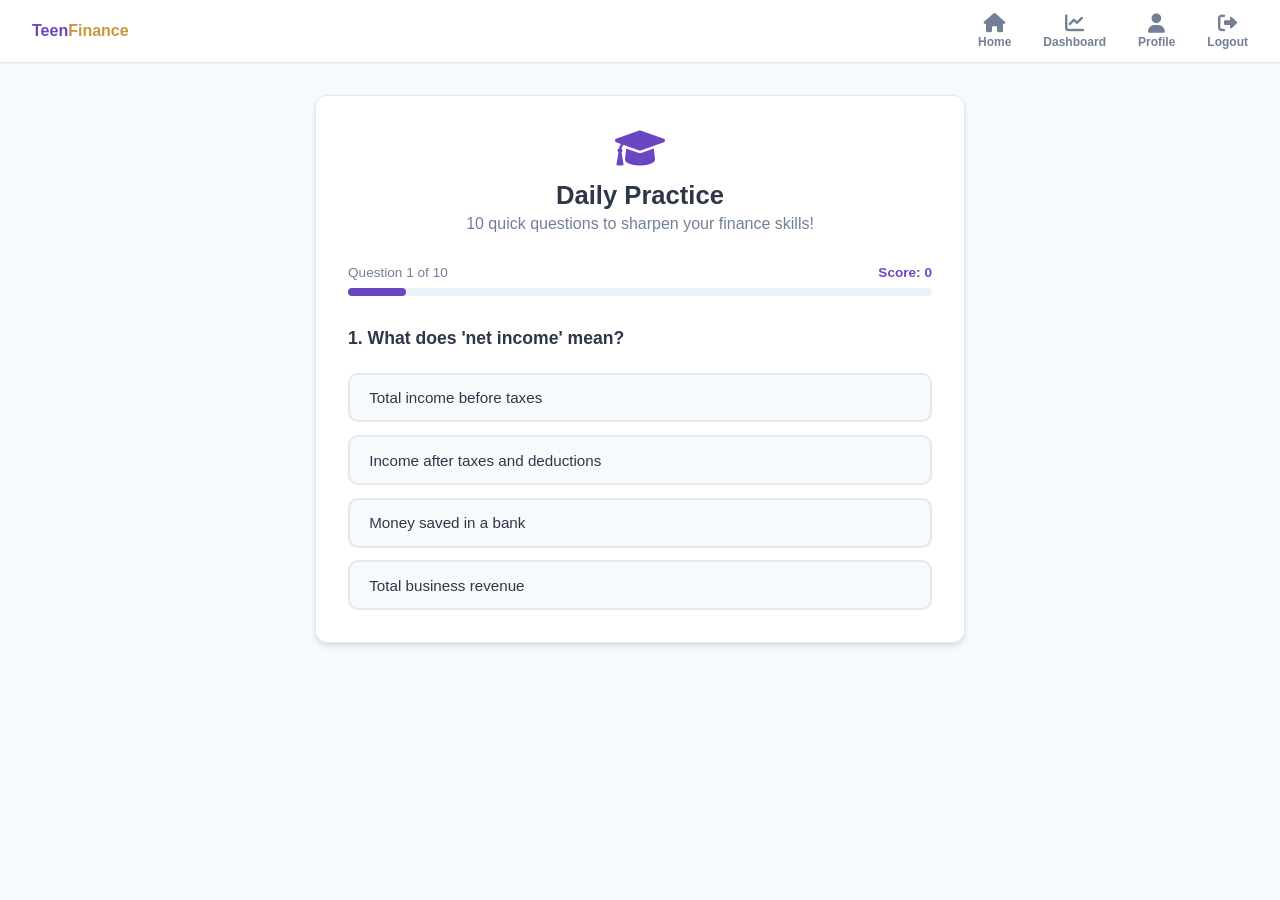
==== frontend/screens/daily_practice.html @ 52d3f0f6 "Initial commit - Teen Finance Guidance Platform" ====
<!DOCTYPE html>
<html lang="en">

<head>
    <meta charset="UTF-8">
    <meta name="viewport" content="width=device-width, initial-scale=1.0">
    <title>Daily Practice - Teen Finance Guidance</title>
    <link rel="stylesheet" href="../css/style.css">
    <link rel="stylesheet" href="https://cdnjs.cloudflare.com/ajax/libs/font-awesome/6.0.0/css/all.min.css">
</head>

<body>
    <div class="nav-bar">
        <div class="logo" style="font-weight: 800; color: var(--primary);">Teen<span
                style="color: #c9973a;">Finance</span></div>
        <div class="nav-links">
            <a href="home.html" class="nav-item">
                <i class="fas fa-home nav-icon"></i>
                <span>Home</span>
            </a>
            <a href="dashboard.html" class="nav-item">
                <i class="fas fa-chart-line nav-icon"></i>
                <span>Dashboard</span>
            </a>
            <a href="profile.html" class="nav-item">
                <i class="fas fa-user nav-icon"></i>
                <span>Profile</span>
            </a>
            <button id="logout-btn" class="nav-item" style="background:none; border:none; cursor:pointer;">
                <i class="fas fa-sign-out-alt nav-icon"></i>
                <span>Logout</span>
            </button>
        </div>
    </div>

    <main style="padding: 2rem; display: flex; justify-content: center;">
        <div class="glass-card animate-fade-in" style="width: 100%; max-width: 650px;">

            <!-- Header -->
            <div style="text-align: center; margin-bottom: 2rem;">
                <i class="fas fa-graduation-cap" style="font-size: 2.5rem; color: var(--primary);"></i>
                <h2 style="margin-top: 0.8rem; font-size: 1.6rem; font-weight: 800;">Daily Practice</h2>
                <p style="color: var(--text-muted); margin-top: 0.3rem;">10 quick questions to sharpen your finance
                    skills!</p>
            </div>

            <!-- Progress Bar -->
            <div style="margin-bottom: 2rem;">
                <div style="display: flex; justify-content: space-between; margin-bottom: 0.5rem;">
                    <span style="font-size: 0.85rem; color: var(--text-muted);">Question <span id="current-q">1</span>
                        of 10</span>
                    <span style="font-size: 0.85rem; color: var(--primary); font-weight: 600;" id="score-display">Score:
                        0</span>
                </div>
                <div style="background: #edf2f7; border-radius: 10px; height: 8px;">
                    <div id="progress-bar"
                        style="background: var(--primary); height: 8px; border-radius: 10px; width: 10%; transition: width 0.3s ease;">
                    </div>
                </div>
            </div>

            <!-- Question Card -->
            <div id="question-card">
                <p id="question-text" style="font-size: 1.1rem; font-weight: 600; margin-bottom: 1.5rem;"></p>
                <div id="options-container" style="display: flex; flex-direction: column; gap: 0.8rem;"></div>
            </div>

            <!-- Result Screen -->
            <div id="result-screen" style="display: none; text-align: center;">
                <div style="font-size: 4rem; margin-bottom: 1rem;" id="result-emoji">🎉</div>
                <h2 id="result-title" style="font-size: 1.6rem; font-weight: 800; margin-bottom: 0.5rem;"></h2>
                <p id="result-desc" style="color: var(--text-muted); margin-bottom: 2rem;"></p>
                <div style="font-size: 2.5rem; font-weight: 800; color: var(--primary); margin-bottom: 2rem;"
                    id="final-score"></div>
                <button class="btn btn-primary" style="width: 100%; margin-bottom: 1rem;" onclick="restartQuiz()">Try
                    Again</button>
                <a href="home.html" class="btn btn-secondary"
                    style="width: 100%; display: block; text-decoration: none; text-align: center;">Back to Home</a>
            </div>

        </div>
    </main>

    <script>
        const questions = [
            { q: "What is a budget?", a: ["A type of bank account", "A plan for managing income and expenses", "A government tax", "A type of loan"], correct: 1 },
            { q: "What does 'saving' money mean?", a: ["Spending all your money", "Investing in stocks", "Setting aside money for future use", "Borrowing money from a bank"], correct: 2 },
            { q: "What is interest?", a: ["A fee charged for borrowing money", "Free money from the bank", "A type of savings account", "A government benefit"], correct: 0 },
            { q: "What is inflation?", a: ["A rise in the value of money", "A decrease in prices over time", "A general increase in prices over time", "A type of investment"], correct: 2 },
            { q: "What is a credit score?", a: ["Your bank balance", "A number showing how reliable you are at repaying debt", "The amount of credit cards you have", "Your monthly income"], correct: 1 },
            { q: "What is a stock?", a: ["A type of loan", "Ownership share in a company", "A government bond", "A savings account"], correct: 1 },
            { q: "What does 'net income' mean?", a: ["Total income before taxes", "Income after taxes and deductions", "Money saved in a bank", "Total business revenue"], correct: 1 },
            { q: "What is an emergency fund?", a: ["Money invested in stocks", "A loan for emergencies", "Savings set aside for unexpected expenses", "A type of insurance"], correct: 2 },
            { q: "What is a debit card?", a: ["A card that lets you borrow money", "A card linked to your savings that spends your own money", "A card with a credit limit", "A prepaid gift card"], correct: 1 },
            { q: "What is diversification in investing?", a: ["Putting all money in one stock", "Spreading investments to reduce risk", "Only investing in gold", "Keeping all money in cash"], correct: 1 },
            { q: "What is a mutual fund?", a: ["A loan from a bank", "A pooled investment managed by professionals", "A government savings scheme", "A type of insurance"], correct: 1 },
            { q: "What does APR stand for?", a: ["Annual Profit Rate", "Annual Percentage Rate", "Average Payment Rate", "Actual Price Ratio"], correct: 1 },
            { q: "What is compound interest?", a: ["Interest on the original amount only", "Interest earned on both principal and accumulated interest", "A fixed monthly fee", "A type of tax"], correct: 1 },
            { q: "What is a liability?", a: ["Something you own", "Money in your savings", "A debt or financial obligation", "Your monthly income"], correct: 2 },
            { q: "What is an asset?", a: ["A debt you owe", "Something of value that you own", "A monthly expense", "A type of tax"], correct: 1 },
            { q: "What is a dividend?", a: ["A type of loan", "A share of company profits paid to investors", "A government tax", "A monthly bank fee"], correct: 1 },
            { q: "What does 'liquid asset' mean?", a: ["An asset that is difficult to sell", "Cash or something easily converted to cash", "A type of investment", "A bank loan"], correct: 1 },
            { q: "What is a 401(k)?", a: ["A type of credit card", "A retirement savings plan", "A government tax form", "A type of loan"], correct: 1 },
            { q: "What is the stock market?", a: ["A place to buy groceries", "A marketplace where company shares are bought and sold", "A government bank", "A type of savings account"], correct: 1 },
            { q: "What is a bond?", a: ["A share in a company", "A loan made to a company or government", "A type of savings account", "A credit card"], correct: 1 },
            { q: "What is gross income?", a: ["Income after all deductions", "Total income before any deductions", "Monthly take-home pay", "Annual savings"], correct: 1 },
            { q: "What is a tax deduction?", a: ["Extra tax you pay", "An amount subtracted from taxable income", "A government fine", "A type of investment"], correct: 1 },
            { q: "What is net worth?", a: ["Your monthly salary", "Total assets minus total liabilities", "Money in your bank account", "Your credit score"], correct: 1 },
            { q: "What is a recession?", a: ["A period of economic growth", "A period of significant economic decline", "A type of investment strategy", "A government policy"], correct: 1 },
            { q: "What is insurance?", a: ["A type of investment", "Protection against financial loss", "A government tax", "A savings account"], correct: 1 }
        ];

        let currentIndex = 0;
        let score = 0;
        let answered = false;

        function seededShuffle(arr) {
            const today = new Date();
            const seed = today.getFullYear() * 10000 + (today.getMonth() + 1) * 100 + today.getDate();
            let currentSeed = seed;
            const shuffled = [...arr];
            for (let i = shuffled.length - 1; i > 0; i--) {
                currentSeed = (currentSeed * 1664525 + 1013904223) & 0xffffffff;
                const j = Math.abs(currentSeed) % (i + 1);
                [shuffled[i], shuffled[j]] = [shuffled[j], shuffled[i]];
            }
            return shuffled;
        }

        const dailyQuestions = seededShuffle(questions).slice(0, 10);

        function loadQuestion() {
            answered = false;
            const q = dailyQuestions[currentIndex];
            document.getElementById('question-text').textContent = `${currentIndex + 1}. ${q.q}`;
            document.getElementById('current-q').textContent = currentIndex + 1;
            document.getElementById('progress-bar').style.width = `${((currentIndex + 1) / 10) * 100}%`;

            const container = document.getElementById('options-container');
            container.innerHTML = q.a.map((opt, i) => `
                <button onclick="selectAnswer(${i})" id="opt-${i}" style="
                    width: 100%; text-align: left; padding: 0.9rem 1.2rem;
                    background: #f7fafc; border: 2px solid var(--border);
                    border-radius: 10px; font-size: 0.95rem; font-weight: 500;
                    color: var(--text-main); cursor: pointer;
                    transition: all 0.2s ease;">
                    ${opt}
                </button>
            `).join('');
        }

        function selectAnswer(selected) {
            if (answered) return;
            answered = true;

            const correct = dailyQuestions[currentIndex].correct;
            const buttons = document.querySelectorAll('[id^="opt-"]');

            buttons.forEach((btn, i) => {
                btn.style.cursor = 'default';
                if (i === correct) {
                    btn.style.background = '#c6f6d5';
                    btn.style.borderColor = '#38a169';
                    btn.style.color = '#276749';
                } else if (i === selected && selected !== correct) {
                    btn.style.background = '#fed7d7';
                    btn.style.borderColor = '#e53e3e';
                    btn.style.color = '#c53030';
                }
            });

            if (selected === correct) score++;
            document.getElementById('score-display').textContent = `Score: ${score}`;

            setTimeout(() => {
                currentIndex++;
                if (currentIndex < 10) {
                    loadQuestion();
                } else {
                    showResult();
                }
            }, 1000);
        }

        function showResult() {
            document.getElementById('question-card').style.display = 'none';
            document.getElementById('result-screen').style.display = 'block';
            document.getElementById('final-score').textContent = `${score}/10`;

            if (score >= 8) {
                document.getElementById('result-emoji').textContent = '🏆';
                document.getElementById('result-title').textContent = 'Excellent!';
                document.getElementById('result-desc').textContent = 'You are a finance pro! Keep it up!';
            } else if (score >= 5) {
                document.getElementById('result-emoji').textContent = '👍';
                document.getElementById('result-title').textContent = 'Good Job!';
                document.getElementById('result-desc').textContent = 'Keep practicing to improve your score!';
            } else {
                document.getElementById('result-emoji').textContent = '📚';
                document.getElementById('result-title').textContent = 'Keep Learning!';
                document.getElementById('result-desc').textContent = 'Review the lessons and try again!';
            }
        }

        function restartQuiz() {
            currentIndex = 0;
            score = 0;
            document.getElementById('question-card').style.display = 'block';
            document.getElementById('result-screen').style.display = 'none';
            document.getElementById('score-display').textContent = 'Score: 0';
            loadQuestion();
        }

        document.getElementById('logout-btn').addEventListener('click', () => {
            localStorage.removeItem('user');
            window.location.href = 'login.html';
        });

        loadQuestion();
    </script>
</body>

</html>
---- frontend/css/style.css ----
:root {
    --primary: #6b46c1;
    /* Deep Purple */
    --primary-light: #9f7aea;
    --primary-dark: #553c9a;
    --accent: #5a67d8;
    /* Indigo */
    --bg-light: #f7fafc;
    /* Professional Off-white */
    --surface: #ffffff;
    --text-main: #2d3748;
    --text-muted: #718096;
    --border: #e2e8f0;
    --error: #e53e3e;
    --success: #38a169;
    --card-shadow: 0 4px 6px -1px rgba(0, 0, 0, 0.1), 0 2px 4px -1px rgba(0, 0, 0, 0.06);
    --hover-shadow: 0 10px 15px -3px rgba(0, 0, 0, 0.1), 0 4px 6px -2px rgba(0, 0, 0, 0.05);
}

* {
    margin: 0;
    padding: 0;
    box-sizing: border-box;
    font-family: 'Inter', -apple-system, BlinkMacSystemFont, "Segoe UI", Roboto, Helvetica, Arial, sans-serif;
}

body {
    background-color: var(--bg-light);
    color: var(--text-main);
    min-height: 100vh;
    display: flex;
    flex-direction: column;
    overflow-x: hidden;
}

.glass-card {
    background: var(--surface);
    border: 1px solid var(--border);
    border-radius: 12px;
    padding: 2rem;
    box-shadow: var(--card-shadow);
    transition: transform 0.2s ease, box-shadow 0.2s ease;
}

.glass-card:hover {
    box-shadow: var(--hover-shadow);
}

.btn {
    padding: 0.8rem 1.5rem;
    border-radius: 8px;
    border: none;
    font-weight: 600;
    cursor: pointer;
    transition: all 0.2s ease;
    text-align: center;
    text-decoration: none;
    display: inline-block;
    font-size: 0.95rem;
}

.btn-primary {
    background: var(--primary);
    color: white;
}

.btn-primary:hover {
    background: var(--primary-dark);
    transform: translateY(-1px);
}

.btn-secondary {
    background: #edf2f7;
    color: var(--text-main);
    border: 1px solid var(--border);
}

.btn-secondary:hover {
    background: #e2e8f0;
}

.input-group {
    margin-bottom: 1.5rem;
}

.input-group label {
    display: block;
    margin-bottom: 0.5rem;
    color: var(--text-muted);
    font-size: 0.9rem;
    font-weight: 500;
}

.input-group input,
.input-group select,
.input-group textarea {
    width: 100%;
    background: var(--surface);
    border: 1px solid var(--border);
    border-radius: 8px;
    padding: 0.8rem;
    color: var(--text-main);
    outline: none;
    transition: all 0.2s ease;
}

.input-group input:focus {
    border-color: var(--primary);
    box-shadow: 0 0 0 3px rgba(107, 70, 193, 0.1);
}

/* Animations */
@keyframes fadeIn {
    from {
        opacity: 0;
        transform: translateY(10px);
    }

    to {
        opacity: 1;
        transform: translateY(0);
    }
}

.animate-fade-in {
    animation: fadeIn 0.5s ease forwards;
}

/* Grid layouts */
.dashboard-grid {
    display: grid;
    grid-template-columns: repeat(auto-fit, minmax(300px, 1fr));
    gap: 1.5rem;
    padding: 2rem;
}

.nav-bar {
    display: flex;
    justify-content: space-between;
    align-items: center;
    padding: 0.8rem 2rem;
    background: var(--surface);
    position: sticky;
    top: 0;
    z-index: 100;
    border-bottom: 1px solid var(--border);
    box-shadow: 0 1px 2px 0 rgba(0, 0, 0, 0.05);
}

:root {
    --primary: #6b46c1;
    /* Deep Purple */
    --primary-light: #9f7aea;
    --primary-dark: #553c9a;
    --accent: #5a67d8;
    /* Indigo */
    --bg-light: #f7fafc;
    /* Professional Off-white */
    --surface: #ffffff;
    --text-main: #2d3748;
    --text-muted: #718096;
    --border: #e2e8f0;
    --error: #e53e3e;
    --success: #38a169;
    --card-shadow: 0 4px 6px -1px rgba(0, 0, 0, 0.1), 0 2px 4px -1px rgba(0, 0, 0, 0.06);
    --hover-shadow: 0 10px 15px -3px rgba(0, 0, 0, 0.1), 0 4px 6px -2px rgba(0, 0, 0, 0.05);
}

* {
    margin: 0;
    padding: 0;
    box-sizing: border-box;
    font-family: 'Inter', -apple-system, BlinkMacSystemFont, "Segoe UI", Roboto, Helvetica, Arial, sans-serif;
}

body {
    background-color: var(--bg-light);
    color: var(--text-main);
    min-height: 100vh;
    display: flex;
    flex-direction: column;
    overflow-x: hidden;
}

.glass-card {
    background: var(--surface);
    border: 1px solid var(--border);
    border-radius: 12px;
    padding: 2rem;
    box-shadow: var(--card-shadow);
    transition: transform 0.2s ease, box-shadow 0.2s ease;
}

.glass-card:hover {
    box-shadow: var(--hover-shadow);
}

.btn {
    padding: 0.8rem 1.5rem;
    border-radius: 8px;
    border: none;
    font-weight: 600;
    cursor: pointer;
    transition: all 0.2s ease;
    text-align: center;
    text-decoration: none;
    display: inline-block;
    font-size: 0.95rem;
}

.btn-primary {
    background: var(--primary);
    color: white;
}

.btn-primary:hover {
    background: var(--primary-dark);
    transform: translateY(-1px);
}

.btn-secondary {
    background: #edf2f7;
    color: var(--text-main);
    border: 1px solid var(--border);
}

.btn-secondary:hover {
    background: #e2e8f0;
}

.input-group {
    margin-bottom: 1.5rem;
}

.input-group label {
    display: block;
    margin-bottom: 0.5rem;
    color: var(--text-muted);
    font-size: 0.9rem;
    font-weight: 500;
}

.input-group input,
.input-group select,
.input-group textarea {
    width: 100%;
    background: var(--surface);
    border: 1px solid var(--border);
    border-radius: 8px;
    padding: 0.8rem;
    color: var(--text-main);
    outline: none;
    transition: all 0.2s ease;
}

.input-group input:focus {
    border-color: var(--primary);
    box-shadow: 0 0 0 3px rgba(107, 70, 193, 0.1);
}

/* Animations */
@keyframes fadeIn {
    from {
        opacity: 0;
        transform: translateY(10px);
    }

    to {
        opacity: 1;
        transform: translateY(0);
    }
}

.animate-fade-in {
    animation: fadeIn 0.5s ease forwards;
}

/* Grid layouts */
.dashboard-grid {
    display: grid;
    grid-template-columns: repeat(auto-fit, minmax(300px, 1fr));
    gap: 1.5rem;
    padding: 2rem;
}

.nav-bar {
    display: flex;
    justify-content: space-between;
    align-items: center;
    padding: 0.8rem 2rem;
    background: var(--surface);
    position: sticky;
    top: 0;
    z-index: 100;
    border-bottom: 1px solid var(--border);
    box-shadow: 0 1px 2px 0 rgba(0, 0, 0, 0.05);
}

.nav-links {
    display: flex;
    gap: 2rem;
    align-items: center;
}

.nav-item {
    display: flex;
    flex-direction: column;
    align-items: center;
    gap: 0.2rem;
    color: var(--text-muted);
    text-decoration: none;
    font-size: 0.75rem;
    font-weight: 600;
    transition: color 0.2s ease;
}

.nav-item:hover,
.nav-item.active {
    color: var(--primary);
}

.nav-icon {
    font-size: 1.2rem;
}

.hero-section {
    background: linear-gradient(135deg, var(--primary) 0%, var(--primary-dark) 100%);
    color: white;
    padding: 3rem 2rem;
    border-radius: 0 0 30px 30px;
    margin-bottom: 2rem;
    text-align: center;
}

.daily-practice-card {
    background: white;
    padding: 2rem;
    border-radius: 12px;
    border: 2px dashed var(--primary-light);
    text-align: center;
    margin: 1rem 0;
    cursor: pointer;
    transition: all 0.2s ease;
}

.daily-practice-card:hover {
    background: #fdfbff;
    border-style: solid;
}

.module-cover-grid {
    display: grid;
    grid-template-columns: repeat(3, 1fr);
    gap: 1.5rem;
    padding: 1rem 0;
}

@media (max-width: 900px) {
    .module-cover-grid {
        grid-template-columns: repeat(2, 1fr);
    }
}

@media (max-width: 480px) {
    .module-cover-grid {
        grid-template-columns: 1fr;
    }
}

.module-cover-card {
    position: relative;
    border-radius: 12px;
    overflow: hidden;
    cursor: pointer;
    box-shadow: var(--card-shadow);
    background: white;
    display: flex;
    flex-direction: column;
}

.module-cover-card img {
    width: 100%;
    height: 160px;
    object-fit: cover;
    transition: transform 0.3s ease;
}

.module-cover-card img {
    width: 100%;
    height: 100%;
    object-fit: cover;
    transition: transform 0.3s ease;
}

.module-cover-card:hover img {
    transform: scale(1.05);
}

.module-cover-overlay {
    padding: 1rem 1.2rem;
    background: white;
    color: var(--text-main);
}

.module-cover-overlay h3 {
    font-size: 0.95rem;
    font-weight: 600;
    margin-bottom: 0.3rem;
}

.module-cover-overlay p {
    font-size: 0.78rem;
    color: var(--text-muted);
}

.nav-item {
    display: flex;
    flex-direction: column;
    align-items: center;
    gap: 0.2rem;
    color: var(--text-muted);
    text-decoration: none;
    font-size: 0.75rem;
    font-weight: 600;
    transition: color 0.2s ease;
}

.nav-item:hover,
.nav-item.active {
    color: var(--primary);
}

.nav-icon {
    font-size: 1.2rem;
}

.hero-section {
    background: linear-gradient(135deg, var(--primary) 0%, var(--primary-dark) 100%);
    color: white;
    padding: 3rem 2rem;
    border-radius: 0 0 30px 30px;
    margin-bottom: 2rem;
    text-align: center;
}

.daily-practice-card {
    background: white;
    padding: 2rem;
    border-radius: 12px;
    border: 2px dashed var(--primary-light);
    text-align: center;
    margin: 1rem 0;
    cursor: pointer;
    transition: all 0.2s ease;
}

.daily-practice-card:hover {
    background: #fdfbff;
    border-style: solid;
}

.module-cover-grid {
    display: grid;
    grid-template-columns: repeat(3, 1fr);
    gap: 1.5rem;
    padding: 1rem 0;
}

@media (max-width: 900px) {
    .module-cover-grid {
        grid-template-columns: repeat(2, 1fr);
    }
}

@media (max-width: 480px) {
    .module-cover-grid {
        grid-template-columns: 1fr;
    }
}

.module-cover-card {
    position: relative;
    border-radius: 12px;
    overflow: hidden;
    cursor: pointer;
    box-shadow: var(--card-shadow);
    background: white;
    display: flex;
    flex-direction: column;
}

.module-cover-card img {
    width: 100%;
    height: 160px;
    object-fit: cover;
    transition: transform 0.3s ease;
}

.module-cover-card img {
    width: 100%;
    height: 100%;
    object-fit: cover;
    transition: transform 0.3s ease;
}

.module-cover-card:hover img {
    transform: scale(1.05);
}

.module-cover-overlay {
    padding: 1rem 1.2rem;
    background: white;
    color: var(--text-main);
}

.module-cover-overlay h3 {
    font-size: 0.95rem;
    font-weight: 600;
    margin-bottom: 0.3rem;
}

.module-cover-overlay p {
    font-size: 0.78rem;
    color: var(--text-muted);
}
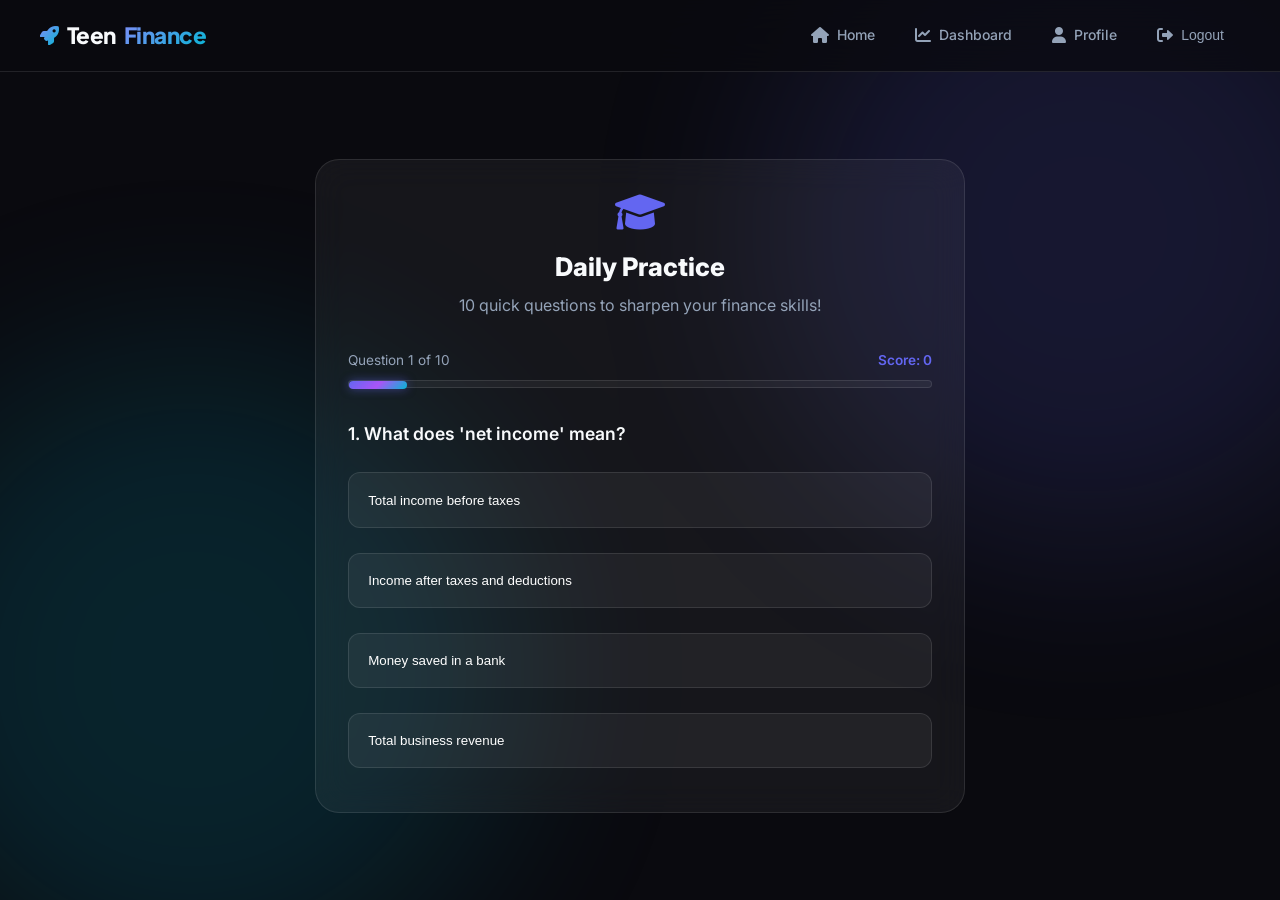
==== commit e5f5060f: "fixed nested repo structure" ====
--- a/frontend/screens/daily_practice.html
+++ b/frontend/screens/daily_practice.html
@@ -10,19 +10,24 @@
 </head>
 
 <body>
-    <div class="nav-bar">
-        <div class="logo" style="font-weight: 800; color: var(--primary);">Teen<span
-                style="color: #c9973a;">Finance</span></div>
-        <div class="nav-links">
-            <a href="home.html" class="nav-item">
+    <nav class="nav-bar">
+        <div class="logo" onclick="window.location.href='/home'">
+            <i class="fas fa-rocket"></i>
+            Teen<span>Finance</span>
+        </div>
+        <button class="mobile-nav-toggle" id="nav-toggle">
+            <i class="fas fa-bars"></i>
+        </button>
+        <div class="nav-links" id="nav-menu">
+            <a href="/home" class="nav-item">
                 <i class="fas fa-home nav-icon"></i>
                 <span>Home</span>
             </a>
-            <a href="dashboard.html" class="nav-item">
+            <a href="/dashboard" class="nav-item">
                 <i class="fas fa-chart-line nav-icon"></i>
                 <span>Dashboard</span>
             </a>
-            <a href="profile.html" class="nav-item">
+            <a href="/profile" class="nav-item">
                 <i class="fas fa-user nav-icon"></i>
                 <span>Profile</span>
             </a>
@@ -31,9 +36,9 @@
                 <span>Logout</span>
             </button>
         </div>
-    </div>
-
-    <main style="padding: 2rem; display: flex; justify-content: center;">
+    </nav>
+
+    <main class="layout-container" style="display: flex; justify-content: center; align-items: center; min-height: calc(100vh - 72px);">
         <div class="glass-card animate-fade-in" style="width: 100%; max-width: 650px;">
 
             <!-- Header -->
@@ -52,9 +57,9 @@
                     <span style="font-size: 0.85rem; color: var(--primary); font-weight: 600;" id="score-display">Score:
                         0</span>
                 </div>
-                <div style="background: #edf2f7; border-radius: 10px; height: 8px;">
+                <div style="background: rgba(255,255,255,0.05); border-radius: 10px; height: 8px; border: 1px solid var(--border);">
                     <div id="progress-bar"
-                        style="background: var(--primary); height: 8px; border-radius: 10px; width: 10%; transition: width 0.3s ease;">
+                        style="background: var(--gradient-hero); height: 8px; border-radius: 10px; width: 10%; transition: width 0.3s ease; box-shadow: 0 0 10px var(--primary-glow);">
                     </div>
                 </div>
             </div>
@@ -74,14 +79,26 @@
                     id="final-score"></div>
                 <button class="btn btn-primary" style="width: 100%; margin-bottom: 1rem;" onclick="restartQuiz()">Try
                     Again</button>
-                <a href="home.html" class="btn btn-secondary"
+                <a href="/home" class="btn btn-secondary"
                     style="width: 100%; display: block; text-decoration: none; text-align: center;">Back to Home</a>
             </div>
 
         </div>
     </main>
 
+    <script src="../js/api.js"></script>
     <script>
+        // Mobile Nav Toggle
+        const navToggle = document.getElementById('nav-toggle');
+        const navMenu = document.getElementById('nav-menu');
+        if (navToggle && navMenu) {
+            navToggle.addEventListener('click', () => {
+                navMenu.classList.toggle('active');
+                navToggle.querySelector('i').classList.toggle('fa-bars');
+                navToggle.querySelector('i').classList.toggle('fa-times');
+            });
+        }
+
         const questions = [
             { q: "What is a budget?", a: ["A type of bank account", "A plan for managing income and expenses", "A government tax", "A type of loan"], correct: 1 },
             { q: "What does 'saving' money mean?", a: ["Spending all your money", "Investing in stocks", "Setting aside money for future use", "Borrowing money from a bank"], correct: 2 },
@@ -138,12 +155,7 @@
 
             const container = document.getElementById('options-container');
             container.innerHTML = q.a.map((opt, i) => `
-                <button onclick="selectAnswer(${i})" id="opt-${i}" style="
-                    width: 100%; text-align: left; padding: 0.9rem 1.2rem;
-                    background: #f7fafc; border: 2px solid var(--border);
-                    border-radius: 10px; font-size: 0.95rem; font-weight: 500;
-                    color: var(--text-main); cursor: pointer;
-                    transition: all 0.2s ease;">
+                <button onclick="selectAnswer(${i})" id="opt-${i}" class="quiz-option">
                     ${opt}
                 </button>
             `).join('');
@@ -159,13 +171,9 @@
             buttons.forEach((btn, i) => {
                 btn.style.cursor = 'default';
                 if (i === correct) {
-                    btn.style.background = '#c6f6d5';
-                    btn.style.borderColor = '#38a169';
-                    btn.style.color = '#276749';
+                    btn.classList.add('correct');
                 } else if (i === selected && selected !== correct) {
-                    btn.style.background = '#fed7d7';
-                    btn.style.borderColor = '#e53e3e';
-                    btn.style.color = '#c53030';
+                    btn.classList.add('incorrect');
                 }
             });
 
@@ -213,7 +221,7 @@
 
         document.getElementById('logout-btn').addEventListener('click', () => {
             localStorage.removeItem('user');
-            window.location.href = 'login.html';
+            window.location.href = '/login';
         });
 
         loadQuestion();
--- a/frontend/css/style.css
+++ b/frontend/css/style.css
@@ -1,93 +1,415 @@
+/* ========================================
+   TEEN FINANCE — Premium Dark Design System
+   ======================================== */
+
+@import url('https://fonts.googleapis.com/css2?family=Inter:wght@300;400;500;600;700;800;900&family=Plus+Jakarta+Sans:wght@400;600;700;800&display=swap');
+
 :root {
-    --primary: #6b46c1;
-    /* Deep Purple */
-    --primary-light: #9f7aea;
-    --primary-dark: #553c9a;
-    --accent: #5a67d8;
-    /* Indigo */
-    --bg-light: #f7fafc;
-    /* Professional Off-white */
-    --surface: #ffffff;
-    --text-main: #2d3748;
-    --text-muted: #718096;
-    --border: #e2e8f0;
-    --error: #e53e3e;
-    --success: #38a169;
-    --card-shadow: 0 4px 6px -1px rgba(0, 0, 0, 0.1), 0 2px 4px -1px rgba(0, 0, 0, 0.06);
-    --hover-shadow: 0 10px 15px -3px rgba(0, 0, 0, 0.1), 0 4px 6px -2px rgba(0, 0, 0, 0.05);
-}
-
-* {
+    /* --- Premium Startup Theme (Blue + Purple + Teal) --- */
+    --primary: #6366f1; /* Indigo/Blue */
+    --primary-light: #818cf8;
+    --primary-dark: #4338ca;
+    --accent: #06b6d4; /* Teal */
+    --accent-light: #67e8f9;
+    --secondary: #a855f7; /* Purple */
+    
+    --success: #10b981;
+    --warning: #f59e0b;
+    --error: #ef4444;
+    
+    --bg-dark: #0a0a0f;
+    --surface: rgba(255, 255, 255, 0.05); /* Dark Glass */
+    --surface-2: rgba(255, 255, 255, 0.08);
+    --surface-3: rgba(255, 255, 255, 0.12);
+    
+    --text-main: #f8fafc;
+    --text-muted: #94a3b8;
+    --border: rgba(255, 255, 255, 0.1);
+    --border-2: rgba(255, 255, 255, 0.2);
+    
+    --radius: 24px;
+    --radius-sm: 12px;
+    --transition: all 0.4s cubic-bezier(0.4, 0, 0.2, 1);
+    
+    --primary-glow: rgba(99, 102, 241, 0.5);
+    --accent-glow: rgba(6, 182, 212, 0.4);
+    
+    --gradient-hero: linear-gradient(135deg, #6366f1 0%, #a855f7 50%, #06b6d4 100%);
+}
+
+*, *::before, *::after {
     margin: 0;
     padding: 0;
     box-sizing: border-box;
-    font-family: 'Inter', -apple-system, BlinkMacSystemFont, "Segoe UI", Roboto, Helvetica, Arial, sans-serif;
+}
+
+html {
+    scroll-behavior: smooth;
 }
 
 body {
-    background-color: var(--bg-light);
+    background-color: var(--bg-dark);
     color: var(--text-main);
     min-height: 100vh;
+    font-family: 'Inter', -apple-system, BlinkMacSystemFont, sans-serif;
+    overflow-x: hidden;
+    position: relative;
     display: flex;
     flex-direction: column;
-    overflow-x: hidden;
-}
-
+    line-height: 1.6;
+}
+
+/* --- Glowing Blobs System --- */
+body::before,
+body::after {
+    content: '';
+    position: fixed;
+    width: 50vw;
+    height: 50vw;
+    border-radius: 50%;
+    filter: blur(100px);
+    z-index: -1;
+    opacity: 0.15;
+    pointer-events: none;
+    animation: blobFloat 20s infinite alternate;
+}
+
+body::before {
+    background: var(--primary);
+    top: -10%;
+    right: -10%;
+}
+
+body::after {
+    background: var(--accent);
+    bottom: -10%;
+    left: -10%;
+    animation-delay: -10s;
+}
+
+@keyframes blobFloat {
+    0% { transform: translate(0, 0) scale(1); }
+    100% { transform: translate(10%, 10%) scale(1.1); }
+}
+
+/* ============================
+   NAVBAR
+   ============================ */
+.nav-bar {
+    display: flex;
+    justify-content: space-between;
+    align-items: center;
+    padding: 0 2.5rem;
+    height: 72px;
+    background: rgba(10, 10, 15, 0.75);
+    backdrop-filter: blur(20px);
+    -webkit-backdrop-filter: blur(20px);
+    position: sticky;
+    top: 0;
+    z-index: 1000;
+    border-bottom: 1px solid var(--border);
+}
+
+.logo {
+    font-family: 'Plus Jakarta Sans', sans-serif;
+    font-size: 1.4rem;
+    font-weight: 800;
+    letter-spacing: -0.5px;
+    color: var(--text-main);
+    display: flex;
+    align-items: center;
+    gap: 0.5rem;
+    cursor: pointer;
+}
+
+.logo i {
+    font-size: 1.2rem;
+    background: linear-gradient(135deg, var(--primary-light), var(--accent));
+    -webkit-background-clip: text;
+    background-clip: text;
+    -webkit-text-fill-color: transparent;
+}
+
+.logo span {
+    background: linear-gradient(135deg, var(--primary-light), var(--accent));
+    -webkit-background-clip: text;
+    background-clip: text;
+    -webkit-text-fill-color: transparent;
+}
+
+/* Mobile Nav Toggle */
+.mobile-nav-toggle {
+    display: none;
+    background: none;
+    border: none;
+    color: var(--text-main);
+    font-size: 1.5rem;
+    cursor: pointer;
+}
+
+.nav-links {
+    display: flex;
+    gap: 0.5rem;
+    align-items: center;
+}
+
+.nav-item {
+    display: flex;
+    flex-direction: row !important;
+    align-items: center;
+    gap: 0.5rem;
+    color: var(--text-muted);
+    text-decoration: none;
+    font-size: 0.875rem;
+    font-weight: 500;
+    padding: 0.5rem 1rem;
+    border-radius: var(--radius-sm);
+    transition: var(--transition);
+    background: none;
+    border: none;
+    cursor: pointer;
+}
+
+.nav-item:hover {
+    color: var(--text-main);
+    background: var(--surface-2);
+}
+
+.nav-item.active {
+    color: var(--primary-light);
+    background: rgba(124, 58, 237, 0.12);
+}
+
+.nav-icon {
+    font-size: 1rem;
+}
+
+/* ============================
+   GLASS CARD
+   ============================ */
 .glass-card {
     background: var(--surface);
+    backdrop-filter: blur(16px);
+    -webkit-backdrop-filter: blur(16px);
     border: 1px solid var(--border);
-    border-radius: 12px;
+    border-radius: var(--radius);
+    transition: var(--transition);
     padding: 2rem;
-    box-shadow: var(--card-shadow);
-    transition: transform 0.2s ease, box-shadow 0.2s ease;
+    position: relative;
+    overflow: hidden;
 }
 
 .glass-card:hover {
-    box-shadow: var(--hover-shadow);
-}
-
+    background: var(--surface-2);
+    border-color: var(--border-2);
+    transform: translateY(-5px);
+    box-shadow: 0 20px 40px rgba(0, 0, 0, 0.3);
+}
+
+/* ============================
+   DASHBOARD GRID
+   ============================ */
+.dashboard-grid {
+    display: grid;
+    grid-template-columns: repeat(auto-fit, minmax(340px, 1fr));
+    gap: 1.5rem;
+    padding: 2rem 2.5rem;
+    flex: 1;
+    max-width: 1400px;
+    margin: 0 auto;
+    width: 100%;
+}
+
+/* ============================
+   BUTTONS
+   ============================ */
+/* Buttons & Inputs */
 .btn {
-    padding: 0.8rem 1.5rem;
+    padding: 0.75rem 1.5rem;
+    border-radius: var(--radius-sm);
+    font-weight: 600;
+    transition: var(--transition);
+    cursor: pointer;
+    background: rgba(255, 255, 255, 0.05);
+    border: 1px solid rgba(255, 255, 255, 0.1);
+    color: white;
+    display: inline-flex;
+    align-items: center;
+    justify-content: center;
+    gap: 0.5rem;
+    font-size: 0.95rem;
+}
+
+.btn:hover {
+    background: rgba(59, 130, 246, 0.2);
+    border-color: #3b82f6;
+    transform: scale(1.02);
+}
+
+.btn-primary {
+    background: linear-gradient(135deg, #3b82f6, #8b5cf6);
+    color: white;
+    border: 1px solid rgba(255, 255, 255, 0.1);
+    box-shadow: 0 4px 15px rgba(59, 130, 246, 0.4);
+}
+
+.btn-primary:hover {
+    background: linear-gradient(135deg, #60a5fa, #a78bfa);
+    transform: scale(1.02);
+    box-shadow: 0 6px 25px rgba(59, 130, 246, 0.6);
+}
+
+.btn-secondary {
+    background: rgba(255, 255, 255, 0.05);
+    color: white;
+    border: 1px solid rgba(255, 255, 255, 0.1);
+}
+
+.btn-secondary:hover {
+    background: rgba(59, 130, 246, 0.2);
+    border-color: #3b82f6;
+}
+
+/* Small Action Buttons with Improved Visibility */
+.small-action-btn {
+    padding: 0.65rem 0.75rem;
+    font-size: 0.8rem;
+    font-weight: 600;
     border-radius: 8px;
-    border: none;
+    cursor: pointer;
+    text-decoration: none;
+    display: inline-flex;
+    align-items: center;
+    justify-content: center;
+    gap: 0.4rem;
+    transition: all 0.2s ease;
+    border: 1px solid transparent;
+}
+
+.small-action-btn-primary {
+    background: linear-gradient(135deg, #8b5cf6, #7c3aed);
+    color: white;
+    border: 1px solid rgba(139, 92, 246, 0.6);
+}
+
+.small-action-btn-primary:hover {
+    background: linear-gradient(135deg, #a78bfa, #9333ea);
+    transform: translateY(-2px);
+    box-shadow: 0 4px 12px rgba(139, 92, 246, 0.4);
+}
+
+.small-action-btn-accent {
+    background: linear-gradient(135deg, #06b6d4, #0891b2);
+    color: white;
+    border: 1px solid rgba(6, 182, 212, 0.6);
+}
+
+.small-action-btn-accent:hover {
+    background: linear-gradient(135deg, #67e8f9, #06b6d4);
+    transform: translateY(-2px);
+    box-shadow: 0 4px 12px rgba(6, 182, 212, 0.4);
+}
+
+/* Dark Glass Inputs - FIX WHITE BACKGROUNDS */
+input, select, textarea, .quiz-option, .accordion-btn {
+    background: rgba(255, 255, 255, 0.05) !important;
+    border: 1px solid rgba(255, 255, 255, 0.1) !important;
+    color: white !important;
+    padding: 0.8rem 1rem;
+    border-radius: var(--radius-sm);
+    width: 100%;
+    outline: none;
+    transition: var(--transition);
+}
+
+input:focus, select:focus, textarea:focus {
+    background: rgba(59, 130, 246, 0.2) !important;
+    border-color: #3b82f6 !important;
+    box-shadow: 0 0 15px rgba(59, 130, 246, 0.4);
+}
+
+/* Quiz Option Fix */
+.quiz-option {
+    background: rgba(255, 255, 255, 0.05) !important;
+    border: 1px solid rgba(255, 255, 255, 0.1) !important;
+    color: white !important;
+    padding: 1.2rem;
+    border-radius: var(--radius-sm);
+    margin-bottom: 0.75rem;
+    cursor: pointer;
+    transition: var(--transition);
+    text-align: left;
+    display: flex;
+    align-items: center;
+    gap: 0.8rem;
+}
+
+.quiz-option:hover {
+    background: rgba(59, 130, 246, 0.2) !important;
+    border-color: #3b82f6 !important;
+    transform: scale(1.02);
+}
+
+.quiz-option.selected, .quiz-option:has(input:checked) {
+    background: rgba(59, 130, 246, 0.3) !important;
+    border-color: #3b82f6 !important;
+    box-shadow: 0 0 15px rgba(59, 130, 246, 0.4);
+}
+
+.quiz-option.correct {
+    background: rgba(16, 185, 129, 0.3) !important;
+    border-color: var(--success) !important;
+    box-shadow: 0 0 15px rgba(16, 185, 129, 0.4);
+}
+
+.quiz-option.incorrect {
+    background: rgba(239, 68, 68, 0.3) !important;
+    border-color: var(--error) !important;
+    box-shadow: 0 0 15px rgba(239, 68, 68, 0.4);
+}
+
+/* Accordion Buttons */
+.accordion-btn {
+    text-align: left;
+    padding: 1rem 1.2rem;
+    background: rgba(255, 255, 255, 0.05) !important;
+    border: 1px solid rgba(255, 255, 255, 0.1) !important;
+    border-radius: var(--radius-sm);
+    font-size: 1rem;
     font-weight: 600;
-    cursor: pointer;
-    transition: all 0.2s ease;
-    text-align: center;
-    text-decoration: none;
-    display: inline-block;
-    font-size: 0.95rem;
-}
-
-.btn-primary {
-    background: var(--primary);
-    color: white;
-}
-
-.btn-primary:hover {
-    background: var(--primary-dark);
-    transform: translateY(-1px);
-}
-
-.btn-secondary {
-    background: #edf2f7;
-    color: var(--text-main);
-    border: 1px solid var(--border);
-}
-
-.btn-secondary:hover {
-    background: #e2e8f0;
-}
-
+    color: white !important;
+    cursor: pointer;
+    display: flex;
+    justify-content: space-between;
+    align-items: center;
+    transition: var(--transition);
+    margin-bottom: 0.5rem;
+}
+
+.accordion-btn:hover {
+    background: rgba(59, 130, 246, 0.2) !important;
+    border-color: #3b82f6 !important;
+    transform: scale(1.02);
+}
+
+.accordion-btn.selected {
+    background: rgba(59, 130, 246, 0.3) !important;
+    border-color: #3b82f6 !important;
+    box-shadow: 0 0 15px rgba(59, 130, 246, 0.4);
+}
+
+/* ============================
+   FORM INPUTS
+   ============================ */
 .input-group {
-    margin-bottom: 1.5rem;
+    margin-bottom: 1.25rem;
 }
 
 .input-group label {
     display: block;
     margin-bottom: 0.5rem;
-    color: var(--text-muted);
-    font-size: 0.9rem;
+    color: var(--text-secondary);
+    font-size: 0.85rem;
     font-weight: 500;
 }
 
@@ -95,259 +417,119 @@
 .input-group select,
 .input-group textarea {
     width: 100%;
-    background: var(--surface);
+    background: var(--surface-2);
     border: 1px solid var(--border);
-    border-radius: 8px;
-    padding: 0.8rem;
+    border-radius: var(--radius-sm);
+    padding: 0.75rem 1rem;
     color: var(--text-main);
     outline: none;
-    transition: all 0.2s ease;
-}
-
-.input-group input:focus {
+    transition: var(--transition);
+    font-family: 'Inter', sans-serif;
+    font-size: 0.9rem;
+}
+
+.input-group input::placeholder,
+.input-group textarea::placeholder {
+    color: var(--text-muted);
+}
+
+.input-group input:focus,
+.input-group select:focus,
+.input-group textarea:focus {
     border-color: var(--primary);
-    box-shadow: 0 0 0 3px rgba(107, 70, 193, 0.1);
-}
-
-/* Animations */
-@keyframes fadeIn {
-    from {
-        opacity: 0;
-        transform: translateY(10px);
-    }
-
-    to {
-        opacity: 1;
-        transform: translateY(0);
-    }
+    background: var(--surface-3);
+    box-shadow: 0 0 0 3px rgba(124, 58, 237, 0.15);
+}
+
+/* ============================
+   ANIMATIONS
+   ============================ */
+@keyframes fadeInUp {
+    from { opacity: 0; transform: translateY(20px); }
+    to   { opacity: 1; transform: translateY(0); }
+}
+
+@keyframes shimmer {
+    0%   { background-position: -200% center; }
+    100% { background-position: 200% center; }
+}
+
+@keyframes pulse-ring {
+    0%   { box-shadow: 0 0 0 0 var(--primary-glow); }
+    70%  { box-shadow: 0 0 0 12px transparent; }
+    100% { box-shadow: 0 0 0 0 transparent; }
+}
+
+@keyframes float {
+    0%, 100% { transform: translateY(0); }
+    50%       { transform: translateY(-6px); }
 }
 
 .animate-fade-in {
-    animation: fadeIn 0.5s ease forwards;
-}
-
-/* Grid layouts */
-.dashboard-grid {
-    display: grid;
-    grid-template-columns: repeat(auto-fit, minmax(300px, 1fr));
-    gap: 1.5rem;
-    padding: 2rem;
-}
-
-.nav-bar {
-    display: flex;
-    justify-content: space-between;
-    align-items: center;
-    padding: 0.8rem 2rem;
-    background: var(--surface);
-    position: sticky;
-    top: 0;
-    z-index: 100;
-    border-bottom: 1px solid var(--border);
-    box-shadow: 0 1px 2px 0 rgba(0, 0, 0, 0.05);
-}
-
-:root {
-    --primary: #6b46c1;
-    /* Deep Purple */
-    --primary-light: #9f7aea;
-    --primary-dark: #553c9a;
-    --accent: #5a67d8;
-    /* Indigo */
-    --bg-light: #f7fafc;
-    /* Professional Off-white */
-    --surface: #ffffff;
-    --text-main: #2d3748;
-    --text-muted: #718096;
-    --border: #e2e8f0;
-    --error: #e53e3e;
-    --success: #38a169;
-    --card-shadow: 0 4px 6px -1px rgba(0, 0, 0, 0.1), 0 2px 4px -1px rgba(0, 0, 0, 0.06);
-    --hover-shadow: 0 10px 15px -3px rgba(0, 0, 0, 0.1), 0 4px 6px -2px rgba(0, 0, 0, 0.05);
-}
-
-* {
-    margin: 0;
-    padding: 0;
-    box-sizing: border-box;
-    font-family: 'Inter', -apple-system, BlinkMacSystemFont, "Segoe UI", Roboto, Helvetica, Arial, sans-serif;
-}
-
-body {
-    background-color: var(--bg-light);
-    color: var(--text-main);
-    min-height: 100vh;
-    display: flex;
-    flex-direction: column;
-    overflow-x: hidden;
-}
-
-.glass-card {
-    background: var(--surface);
-    border: 1px solid var(--border);
-    border-radius: 12px;
-    padding: 2rem;
-    box-shadow: var(--card-shadow);
-    transition: transform 0.2s ease, box-shadow 0.2s ease;
-}
-
-.glass-card:hover {
-    box-shadow: var(--hover-shadow);
-}
-
-.btn {
-    padding: 0.8rem 1.5rem;
-    border-radius: 8px;
-    border: none;
-    font-weight: 600;
-    cursor: pointer;
-    transition: all 0.2s ease;
-    text-align: center;
-    text-decoration: none;
-    display: inline-block;
-    font-size: 0.95rem;
-}
-
-.btn-primary {
-    background: var(--primary);
-    color: white;
-}
-
-.btn-primary:hover {
-    background: var(--primary-dark);
-    transform: translateY(-1px);
-}
-
-.btn-secondary {
-    background: #edf2f7;
-    color: var(--text-main);
-    border: 1px solid var(--border);
-}
-
-.btn-secondary:hover {
-    background: #e2e8f0;
-}
-
-.input-group {
-    margin-bottom: 1.5rem;
-}
-
-.input-group label {
-    display: block;
-    margin-bottom: 0.5rem;
-    color: var(--text-muted);
-    font-size: 0.9rem;
-    font-weight: 500;
-}
-
-.input-group input,
-.input-group select,
-.input-group textarea {
-    width: 100%;
-    background: var(--surface);
-    border: 1px solid var(--border);
-    border-radius: 8px;
-    padding: 0.8rem;
-    color: var(--text-main);
-    outline: none;
-    transition: all 0.2s ease;
-}
-
-.input-group input:focus {
-    border-color: var(--primary);
-    box-shadow: 0 0 0 3px rgba(107, 70, 193, 0.1);
-}
-
-/* Animations */
-@keyframes fadeIn {
-    from {
-        opacity: 0;
-        transform: translateY(10px);
-    }
-
-    to {
-        opacity: 1;
-        transform: translateY(0);
-    }
-}
-
-.animate-fade-in {
-    animation: fadeIn 0.5s ease forwards;
-}
-
-/* Grid layouts */
-.dashboard-grid {
-    display: grid;
-    grid-template-columns: repeat(auto-fit, minmax(300px, 1fr));
-    gap: 1.5rem;
-    padding: 2rem;
-}
-
-.nav-bar {
-    display: flex;
-    justify-content: space-between;
-    align-items: center;
-    padding: 0.8rem 2rem;
-    background: var(--surface);
-    position: sticky;
-    top: 0;
-    z-index: 100;
-    border-bottom: 1px solid var(--border);
-    box-shadow: 0 1px 2px 0 rgba(0, 0, 0, 0.05);
-}
-
-.nav-links {
-    display: flex;
-    gap: 2rem;
-    align-items: center;
-}
-
-.nav-item {
-    display: flex;
-    flex-direction: column;
-    align-items: center;
-    gap: 0.2rem;
-    color: var(--text-muted);
-    text-decoration: none;
+    animation: fadeInUp 0.5s ease forwards;
+}
+
+/* ============================
+   BADGE / TAG
+   ============================ */
+.badge {
+    display: inline-flex;
+    align-items: center;
+    gap: 0.3rem;
+    padding: 0.25rem 0.75rem;
+    border-radius: 999px;
     font-size: 0.75rem;
     font-weight: 600;
-    transition: color 0.2s ease;
-}
-
-.nav-item:hover,
-.nav-item.active {
-    color: var(--primary);
-}
-
-.nav-icon {
-    font-size: 1.2rem;
-}
-
+    letter-spacing: 0.03em;
+}
+
+.badge-primary {
+    background: rgba(124, 58, 237, 0.15);
+    color: var(--primary-light);
+    border: 1px solid rgba(124, 58, 237, 0.25);
+}
+
+.badge-success {
+    background: rgba(52, 211, 153, 0.12);
+    color: var(--success);
+    border: 1px solid rgba(52, 211, 153, 0.25);
+}
+
+/* ============================
+   PROGRESS BAR
+   ============================ */
+.progress-bar-track {
+    width: 100%;
+    height: 6px;
+    background: var(--surface-3);
+    border-radius: 999px;
+    overflow: hidden;
+}
+
+.progress-bar-fill {
+    height: 100%;
+    background: linear-gradient(90deg, var(--primary), var(--accent));
+    border-radius: 999px;
+    transition: width 0.8s cubic-bezier(0.4, 0, 0.2, 1);
+    box-shadow: 0 0 8px var(--primary-glow);
+}
+
+/* ============================
+   HERO SECTION (HOME)
+   ============================ */
 .hero-section {
-    background: linear-gradient(135deg, var(--primary) 0%, var(--primary-dark) 100%);
+    background: linear-gradient(135deg, var(--primary-dark) 0%, #1e1b4b 100%);
     color: white;
     padding: 3rem 2rem;
     border-radius: 0 0 30px 30px;
     margin-bottom: 2rem;
     text-align: center;
-}
-
-.daily-practice-card {
-    background: white;
-    padding: 2rem;
-    border-radius: 12px;
-    border: 2px dashed var(--primary-light);
-    text-align: center;
-    margin: 1rem 0;
-    cursor: pointer;
-    transition: all 0.2s ease;
-}
-
-.daily-practice-card:hover {
-    background: #fdfbff;
-    border-style: solid;
-}
-
+    border-bottom: 1px solid rgba(124, 58, 237, 0.3);
+}
+
+/* ============================
+   MODULE CARDS
+   ============================ */
 .module-cover-grid {
     display: grid;
     grid-template-columns: repeat(3, 1fr);
@@ -356,49 +538,46 @@
 }
 
 @media (max-width: 900px) {
-    .module-cover-grid {
-        grid-template-columns: repeat(2, 1fr);
-    }
+    .module-cover-grid { grid-template-columns: repeat(2, 1fr); }
 }
 
 @media (max-width: 480px) {
-    .module-cover-grid {
-        grid-template-columns: 1fr;
-    }
+    .module-cover-grid { grid-template-columns: 1fr; }
 }
 
 .module-cover-card {
     position: relative;
-    border-radius: 12px;
+    border-radius: var(--radius);
     overflow: hidden;
     cursor: pointer;
     box-shadow: var(--card-shadow);
-    background: white;
+    background: var(--surface);
+    border: 1px solid var(--border);
     display: flex;
     flex-direction: column;
+    transition: var(--transition);
+}
+
+.module-cover-card:hover {
+    transform: translateY(-4px);
+    box-shadow: var(--hover-shadow);
+    border-color: var(--border-2);
 }
 
 .module-cover-card img {
     width: 100%;
     height: 160px;
     object-fit: cover;
-    transition: transform 0.3s ease;
-}
-
-.module-cover-card img {
-    width: 100%;
-    height: 100%;
-    object-fit: cover;
-    transition: transform 0.3s ease;
+    transition: transform 0.4s ease;
 }
 
 .module-cover-card:hover img {
-    transform: scale(1.05);
+    transform: scale(1.06);
 }
 
 .module-cover-overlay {
     padding: 1rem 1.2rem;
-    background: white;
+    background: var(--bg-3);
     color: var(--text-main);
 }
 
@@ -413,113 +592,149 @@
     color: var(--text-muted);
 }
 
-.nav-item {
-    display: flex;
-    flex-direction: column;
-    align-items: center;
-    gap: 0.2rem;
-    color: var(--text-muted);
-    text-decoration: none;
-    font-size: 0.75rem;
-    font-weight: 600;
-    transition: color 0.2s ease;
-}
-
-.nav-item:hover,
-.nav-item.active {
-    color: var(--primary);
-}
-
-.nav-icon {
-    font-size: 1.2rem;
-}
-
-.hero-section {
-    background: linear-gradient(135deg, var(--primary) 0%, var(--primary-dark) 100%);
-    color: white;
-    padding: 3rem 2rem;
-    border-radius: 0 0 30px 30px;
-    margin-bottom: 2rem;
-    text-align: center;
-}
-
+/* ============================
+   DAILY PRACTICE
+   ============================ */
 .daily-practice-card {
-    background: white;
+    background: rgba(124, 58, 237, 0.06);
     padding: 2rem;
-    border-radius: 12px;
-    border: 2px dashed var(--primary-light);
+    border-radius: var(--radius);
+    border: 1.5px dashed rgba(124, 58, 237, 0.3);
     text-align: center;
     margin: 1rem 0;
     cursor: pointer;
-    transition: all 0.2s ease;
+    transition: var(--transition);
+    color: var(--text-main);
 }
 
 .daily-practice-card:hover {
-    background: #fdfbff;
+    background: rgba(124, 58, 237, 0.1);
     border-style: solid;
-}
-
-.module-cover-grid {
-    display: grid;
-    grid-template-columns: repeat(3, 1fr);
-    gap: 1.5rem;
-    padding: 1rem 0;
-}
-
-@media (max-width: 900px) {
-    .module-cover-grid {
+    border-color: var(--primary);
+}
+
+/* ============================
+   SCROLLBAR
+   ============================ */
+::-webkit-scrollbar {
+    width: 6px;
+}
+::-webkit-scrollbar-track {
+    background: var(--bg-2);
+}
+::-webkit-scrollbar-thumb {
+    background: var(--surface-3);
+    border-radius: 999px;
+}
+::-webkit-scrollbar-thumb:hover {
+    background: var(--border-2);
+}
+
+/* ============================
+   UTILITIES
+   ============================ */
+.text-gradient {
+    background: linear-gradient(135deg, var(--primary-light), var(--accent));
+    -webkit-background-clip: text;
+    background-clip: text;
+    -webkit-text-fill-color: transparent;
+}
+
+.divider {
+    border: none;
+    border-top: 1px solid var(--border);
+    margin: 1.5rem 0;
+}
+
+/* ============================
+   LAYOUTS
+   ============================ */
+.layout-container {
+    padding: 2.5rem;
+    max-width: 1200px;
+    margin: 0 auto;
+    width: 100%;
+    flex: 1;
+}
+
+/* ============================
+   RESPONSIVE
+   ============================ */
+@media (max-width: 1024px) {
+    .dashboard-grid {
         grid-template-columns: repeat(2, 1fr);
     }
 }
 
+@media (max-width: 768px) {
+    .nav-bar {
+        padding: 0 1.5rem;
+    }
+
+    .mobile-nav-toggle {
+        display: block;
+    }
+
+    .nav-links {
+        position: fixed;
+        top: 72px;
+        left: 0;
+        right: 0;
+        background: rgba(15, 15, 26, 0.98);
+        backdrop-filter: blur(20px);
+        flex-direction: column;
+        padding: 2rem;
+        gap: 1rem;
+        border-bottom: 1px solid var(--border);
+        transform: translateY(-100%);
+        opacity: 0;
+        transition: transform 0.4s ease, opacity 0.3s ease;
+        pointer-events: none;
+    }
+
+    .nav-links.active {
+        transform: translateY(0);
+        opacity: 1;
+        pointer-events: auto;
+    }
+
+    .nav-item {
+        width: 100%;
+        padding: 1rem;
+        justify-content: center;
+        font-size: 1rem;
+    }
+
+    .layout-container {
+        padding: 1.5rem;
+    }
+
+    .dashboard-grid {
+        padding: 1rem;
+        grid-template-columns: 1fr;
+    }
+
+    .hero-section {
+        padding: 2rem 1.5rem;
+    }
+
+    .hero-section h1 {
+        font-size: 2rem;
+    }
+
+    .glass-card {
+        padding: 1.5rem;
+    }
+}
+
 @media (max-width: 480px) {
-    .module-cover-grid {
-        grid-template-columns: 1fr;
-    }
-}
-
-.module-cover-card {
-    position: relative;
-    border-radius: 12px;
-    overflow: hidden;
-    cursor: pointer;
-    box-shadow: var(--card-shadow);
-    background: white;
-    display: flex;
-    flex-direction: column;
-}
-
-.module-cover-card img {
-    width: 100%;
-    height: 160px;
-    object-fit: cover;
-    transition: transform 0.3s ease;
-}
-
-.module-cover-card img {
-    width: 100%;
-    height: 100%;
-    object-fit: cover;
-    transition: transform 0.3s ease;
-}
-
-.module-cover-card:hover img {
-    transform: scale(1.05);
-}
-
-.module-cover-overlay {
-    padding: 1rem 1.2rem;
-    background: white;
-    color: var(--text-main);
-}
-
-.module-cover-overlay h3 {
-    font-size: 0.95rem;
-    font-weight: 600;
-    margin-bottom: 0.3rem;
-}
-
-.module-cover-overlay p {
-    font-size: 0.78rem;
-    color: var(--text-muted);
+    .logo span {
+        display: none;
+    }
+}
+
+@media (max-width: 768px) {
+    .btn {
+        width: 100%;
+    }
 }
